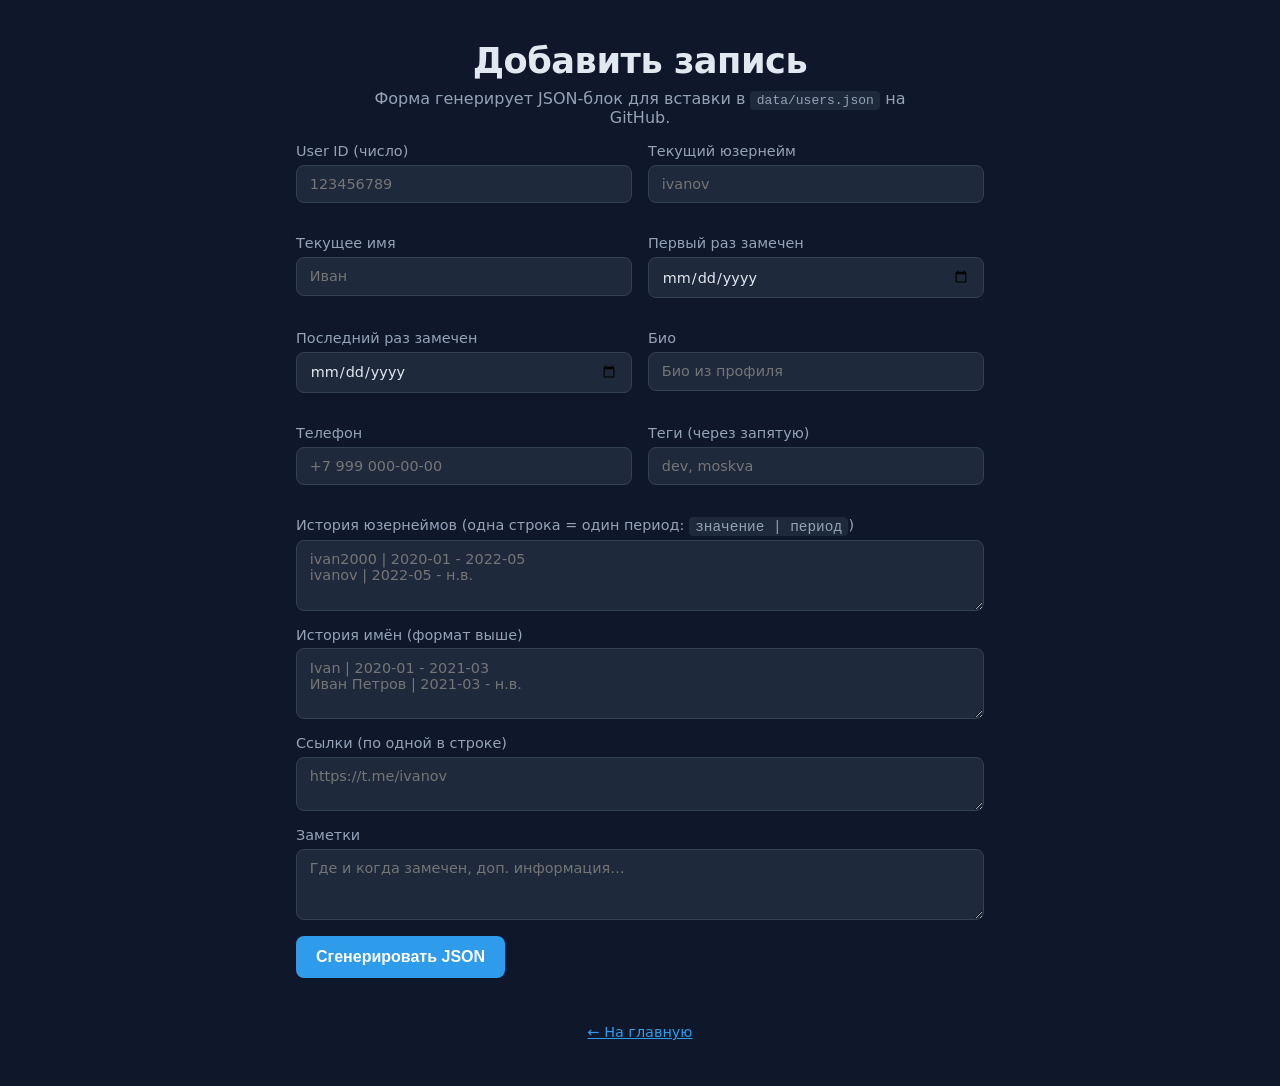
==== admin.html @ 322bcc1e "Initial: TG Users DB site" ====
<!DOCTYPE html>
<html lang="ru">
<head>
  <meta charset="UTF-8">
  <meta name="viewport" content="width=device-width, initial-scale=1.0">
  <title>Добавить запись — TG Users DB</title>
  <link rel="stylesheet" href="css/style.css">
</head>
<body>
  <header>
    <h1>Добавить запись</h1>
    <p class="subtitle">Форма генерирует JSON-блок для вставки в <code>data/users.json</code> на GitHub.</p>
  </header>

  <main class="admin">
    <form id="add-form">
      <div class="grid">
        <label>User ID (число)
          <input type="number" id="f-id" placeholder="123456789" required>
        </label>
        <label>Текущий юзернейм
          <input type="text" id="f-username" placeholder="ivanov" required>
        </label>
        <label>Текущее имя
          <input type="text" id="f-name" placeholder="Иван">
        </label>
        <label>Первый раз замечен
          <input type="date" id="f-first_seen">
        </label>
        <label>Последний раз замечен
          <input type="date" id="f-last_seen">
        </label>
        <label>Био
          <input type="text" id="f-bio" placeholder="Био из профиля">
        </label>
        <label>Телефон
          <input type="text" id="f-phone" placeholder="+7 999 000-00-00">
        </label>
        <label>Теги (через запятую)
          <input type="text" id="f-tags" placeholder="dev, moskva">
        </label>
      </div>

      <label>История юзернеймов (одна строка = один период: <code>значение | период</code>)
        <textarea id="f-usernames" rows="3" placeholder="ivan2000 | 2020-01 - 2022-05&#10;ivanov | 2022-05 - н.в."></textarea>
      </label>

      <label>История имён (формат выше)
        <textarea id="f-names" rows="3" placeholder="Ivan | 2020-01 - 2021-03&#10;Иван Петров | 2021-03 - н.в."></textarea>
      </label>

      <label>Ссылки (по одной в строке)
        <textarea id="f-links" rows="2" placeholder="https://t.me/ivanov"></textarea>
      </label>

      <label>Заметки
        <textarea id="f-notes" rows="3" placeholder="Где и когда замечен, доп. информация…"></textarea>
      </label>

      <button type="submit">Сгенерировать JSON</button>
    </form>

    <pre id="output" class="output hidden"></pre>
    <button id="copy-button" class="hidden">Скопировать JSON</button>
  </main>

  <footer>
    <p><a href="index.html">← На главную</a></p>
  </footer>

  <script src="js/admin.js"></script>
</body>
</html>
---- css/style.css ----
:root {
  --bg: #0f172a;
  --card: #1e293b;
  --accent: #2f9beb;
  --text: #e2e8f0;
  --muted: #94a3b8;
  --border: #334155;
}

* { box-sizing: border-box; }

body {
  margin: 0;
  font-family: system-ui, -apple-system, "Segoe UI", Roboto, sans-serif;
  background: var(--bg);
  color: var(--text);
  min-height: 100vh;
  display: flex;
  flex-direction: column;
}

header, main, footer { padding: 0 1rem; }

header { text-align: center; padding-top: 2.5rem; }
header h1 { margin: 0; font-size: 2.2rem; letter-spacing: -0.5px; }
.subtitle { color: var(--muted); max-width: 560px; margin: 0.5rem auto 0; }
code { background: var(--card); padding: 0.1rem 0.4rem; border-radius: 4px; }

main { flex: 1; width: 100%; max-width: 760px; margin: 0 auto; }

.search-box {
  display: flex;
  gap: 0.5rem;
  margin: 2rem 0 1rem;
}

#search-input {
  flex: 1;
  padding: 0.75rem 1rem;
  font-size: 1rem;
  border: 1px solid var(--border);
  border-radius: 8px;
  background: var(--card);
  color: var(--text);
  outline: none;
}
#search-input:focus { border-color: var(--accent); }

button {
  padding: 0.75rem 1.25rem;
  font-size: 1rem;
  border: none;
  border-radius: 8px;
  background: var(--accent);
  color: #fff;
  cursor: pointer;
  font-weight: 600;
}
button:hover { filter: brightness(1.1); }

.status { min-height: 1.5em; color: var(--muted); margin: 0 0 1rem; }

.user-card {
  background: var(--card);
  border: 1px solid var(--border);
  border-radius: 12px;
  padding: 1.25rem;
  margin-bottom: 1rem;
}
.user-card h2 { margin: 0 0 0.25rem; display: flex; align-items: center; gap: 0.6rem; flex-wrap: wrap; }
.user-card h2 .badge { font-size: 0.75rem; color: var(--accent); font-weight: 400; }
.meta { color: var(--muted); font-size: 0.9rem; margin-bottom: 1rem; }
.meta span { margin-right: 1rem; }

.history-block { margin: 1rem 0; }
.history-block h4 { margin: 0 0 0.4rem; color: var(--muted); font-size: 0.85rem; text-transform: uppercase; letter-spacing: 0.5px; }
.history-block table { width: 100%; border-collapse: collapse; }
.history-block td { padding: 0.35rem 0.5rem; border-bottom: 1px solid var(--border); font-size: 0.95rem; }
.history-block td.value { font-weight: 600; }
.history-block td.period { color: var(--muted); text-align: right; white-space: nowrap; }

field {
  display: inline-block;
  background: var(--bg);
  border: 1px solid var(--border);
  border-radius: 20px;
  padding: 0.2rem 0.75rem;
  margin: 0.15rem 0.3rem 0.15rem 0;
  font-size: 0.85rem;
  color: var(--accent);
}

.info-row { display: flex; gap: 0.5rem; margin: 0.4rem 0; font-size: 0.95rem; }
.info-row .k { color: var(--muted); min-width: 90px; }
.info-row .v a { color: var(--accent); word-break: break-all; }

.footer-note { color: var(--muted); border-top: 1px solid var(--border); margin-top: 1.5rem; padding-top: 0.75rem; font-size: 0.9rem; }

footer {
  text-align: center;
  color: var(--muted);
  padding: 2rem 1rem;
  font-size: 0.9rem;
}
footer a { color: var(--accent); }

/* admin */
main.admin { max-width: 720px; }
#add-form label { display: block; margin: 1rem 0; color: var(--muted); font-size: 0.9rem; }
#add-form input, #add-form textarea {
  display: block;
  width: 100%;
  margin-top: 0.35rem;
  padding: 0.65rem 0.8rem;
  border: 1px solid var(--border);
  border-radius: 8px;
  background: var(--card);
  color: var(--text);
  font: inherit;
}
.grid { display: grid; grid-template-columns: 1fr 1fr; gap: 0 1rem; }
@media (max-width: 600px) { .grid { grid-template-columns: 1fr; } }

.output {
  background: #0b1220;
  border: 1px solid var(--border);
  border-radius: 8px;
  padding: 1rem;
  overflow-x: auto;
  font-size: 0.8rem;
}
.hidden { display: none; }
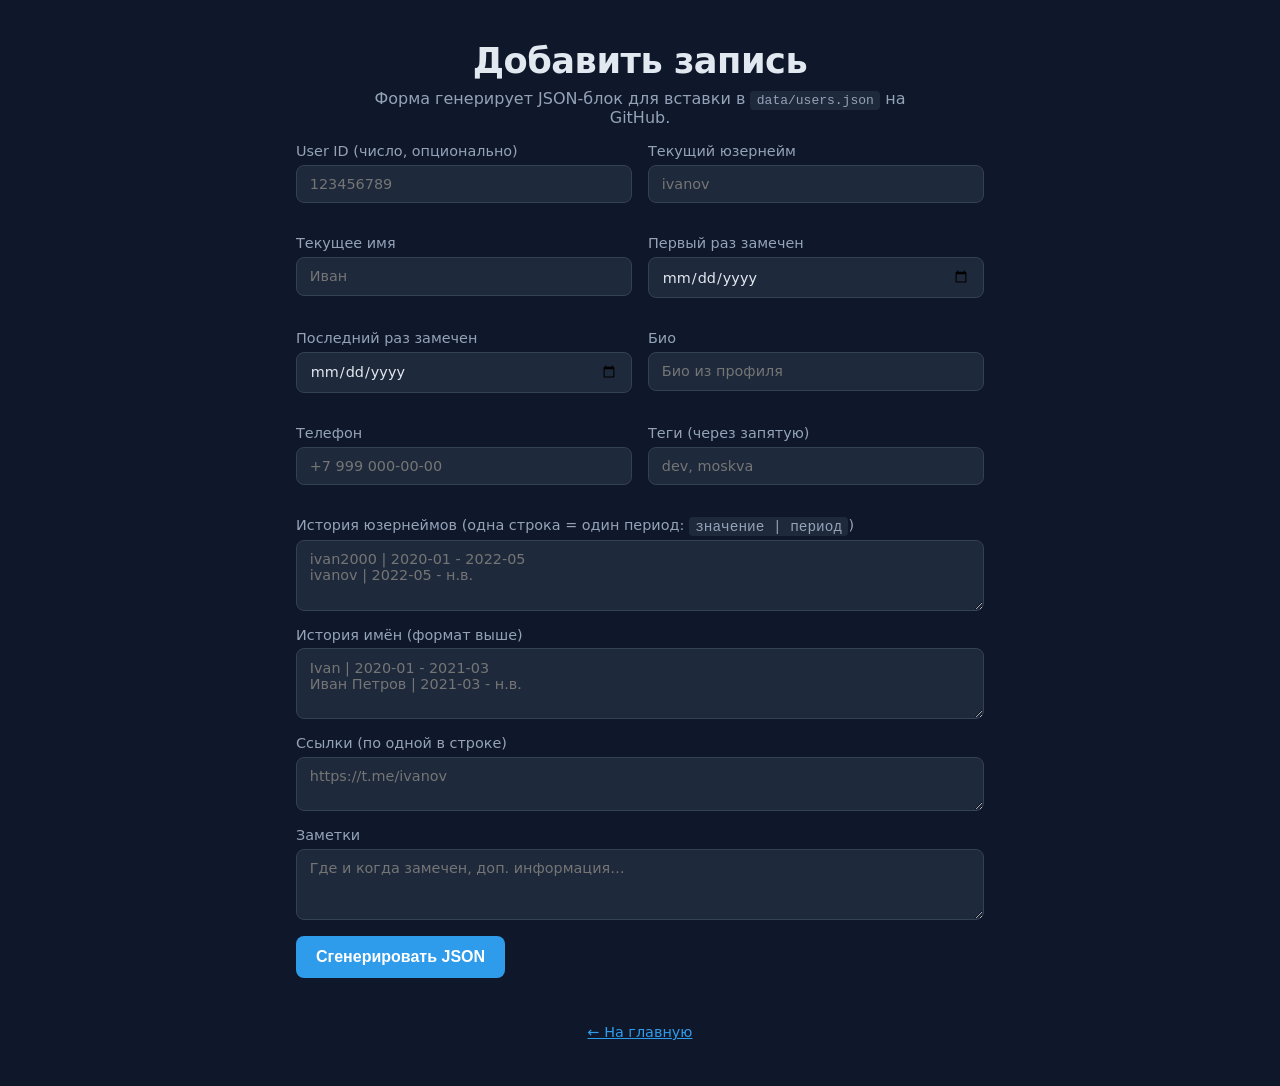
==== commit beac6708: "Polish: collapsible history styles, modal close button, admin id as number/optional, populate name/u" ====
--- a/admin.html
+++ b/admin.html
@@ -15,8 +15,8 @@
   <main class="admin">
     <form id="add-form">
       <div class="grid">
-        <label>User ID (число)
-          <input type="number" id="f-id" placeholder="123456789" required>
+        <label>User ID (число, опционально)
+          <input type="number" id="f-id" placeholder="123456789">
         </label>
         <label>Текущий юзернейм
           <input type="text" id="f-username" placeholder="ivanov" required>
--- a/css/style.css
+++ b/css/style.css
@@ -60,6 +60,47 @@
 
 .status { min-height: 1.5em; color: var(--muted); margin: 0 0 1rem; }
 
+.user-row {
+  display: flex;
+  align-items: center;
+  flex-wrap: wrap;
+  gap: 0.4rem 0.8rem;
+  background: var(--card);
+  border: 1px solid var(--border);
+  border-radius: 10px;
+  padding: 0.75rem 1rem;
+  margin-bottom: 0.6rem;
+  cursor: pointer;
+  transition: border-color 0.15s, transform 0.1s;
+}
+.user-row:hover { border-color: var(--accent); transform: translateY(-1px); }
+.user-row .row-name { font-weight: 600; }
+.user-row .row-username { color: var(--accent); }
+.user-row .row-meta { color: var(--muted); font-size: 0.85rem; margin-left: auto; }
+.user-row .row-tags { width: 100%; }
+
+.modal {
+  position: fixed;
+  inset: 0;
+  background: rgba(2, 6, 16, 0.72);
+  display: flex;
+  align-items: flex-start;
+  justify-content: center;
+  overflow-y: auto;
+  padding: 2rem 1rem;
+  z-index: 100;
+}
+.modal-card {
+  position: relative;
+  background: var(--card);
+  border: 1px solid var(--border);
+  border-radius: 14px;
+  padding: 1.5rem;
+  width: 100%;
+  max-width: 620px;
+  box-shadow: 0 20px 60px rgba(0, 0, 0, 0.5);
+}
+
 .user-card {
   background: var(--card);
   border: 1px solid var(--border);
@@ -73,11 +114,26 @@
 .meta span { margin-right: 1rem; }
 
 .history-block { margin: 1rem 0; }
-.history-block h4 { margin: 0 0 0.4rem; color: var(--muted); font-size: 0.85rem; text-transform: uppercase; letter-spacing: 0.5px; }
-.history-block table { width: 100%; border-collapse: collapse; }
+.history-block summary { color: var(--muted); font-size: 0.85rem; text-transform: uppercase; letter-spacing: 0.5px; cursor: pointer; user-select: none; }
+.history-block summary:hover { color: var(--text); }
+.history-block table { width: 100%; border-collapse: collapse; margin-top: 0.4rem; }
 .history-block td { padding: 0.35rem 0.5rem; border-bottom: 1px solid var(--border); font-size: 0.95rem; }
 .history-block td.value { font-weight: 600; }
 .history-block td.period { color: var(--muted); text-align: right; white-space: nowrap; }
+
+.close-btn {
+  position: absolute;
+  top: 0.75rem;
+  right: 1rem;
+  background: none;
+  border: none;
+  color: var(--muted);
+  font-size: 1.5rem;
+  cursor: pointer;
+  line-height: 1;
+  padding: 0.2rem;
+}
+.close-btn:hover { color: var(--text); filter: none; }
 
 field {
   display: inline-block;
